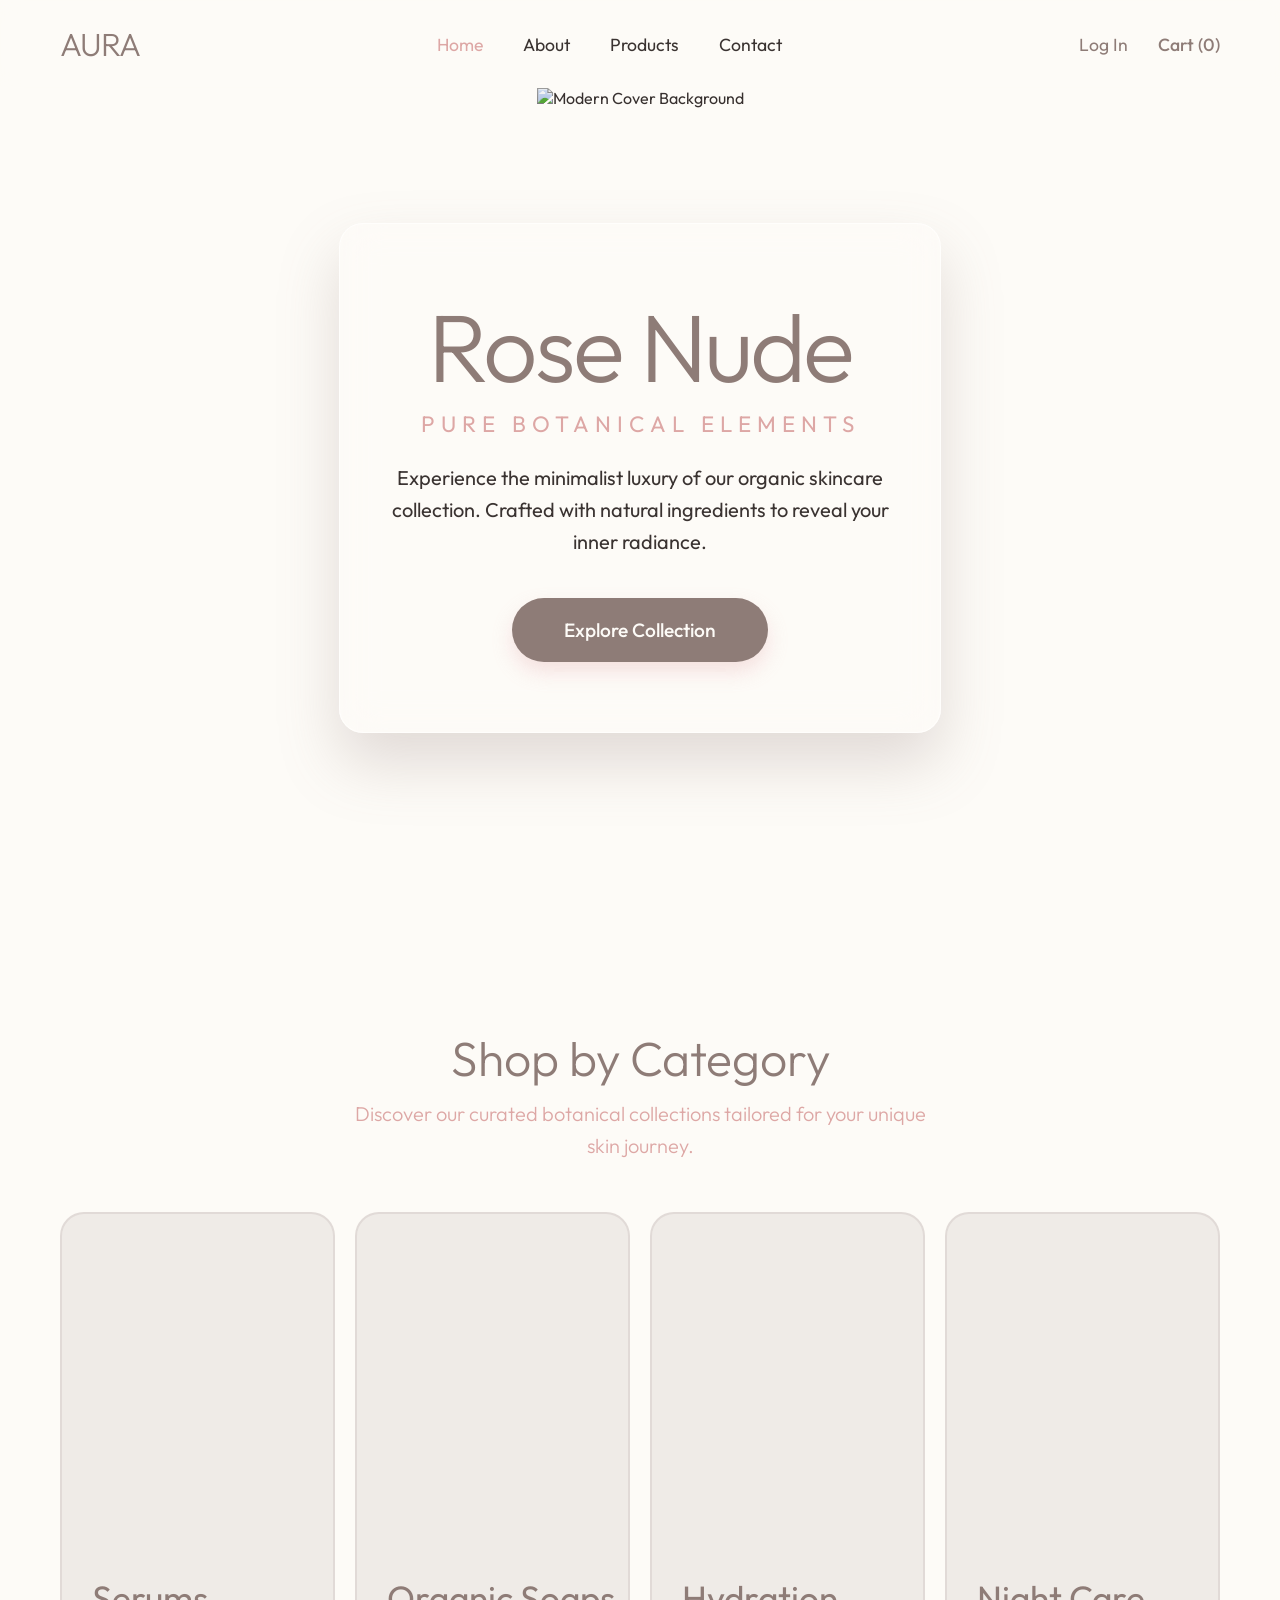
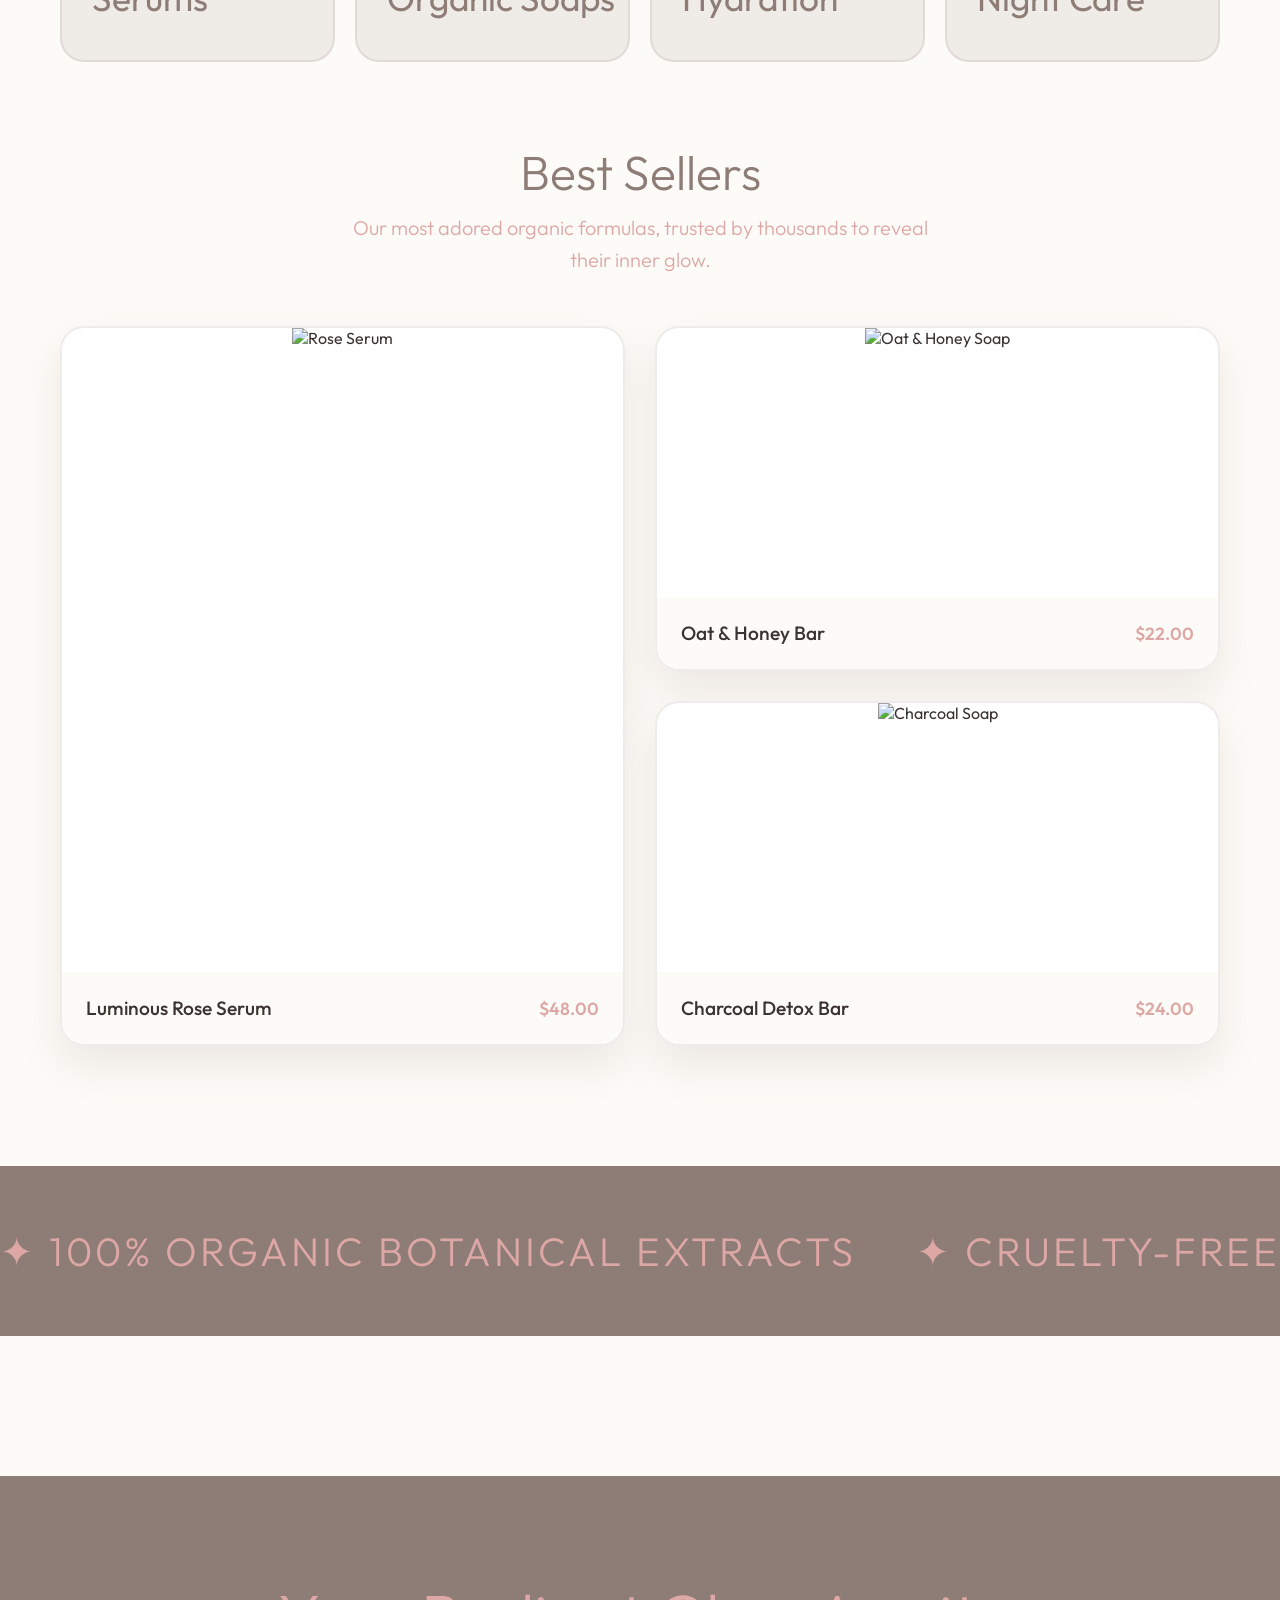
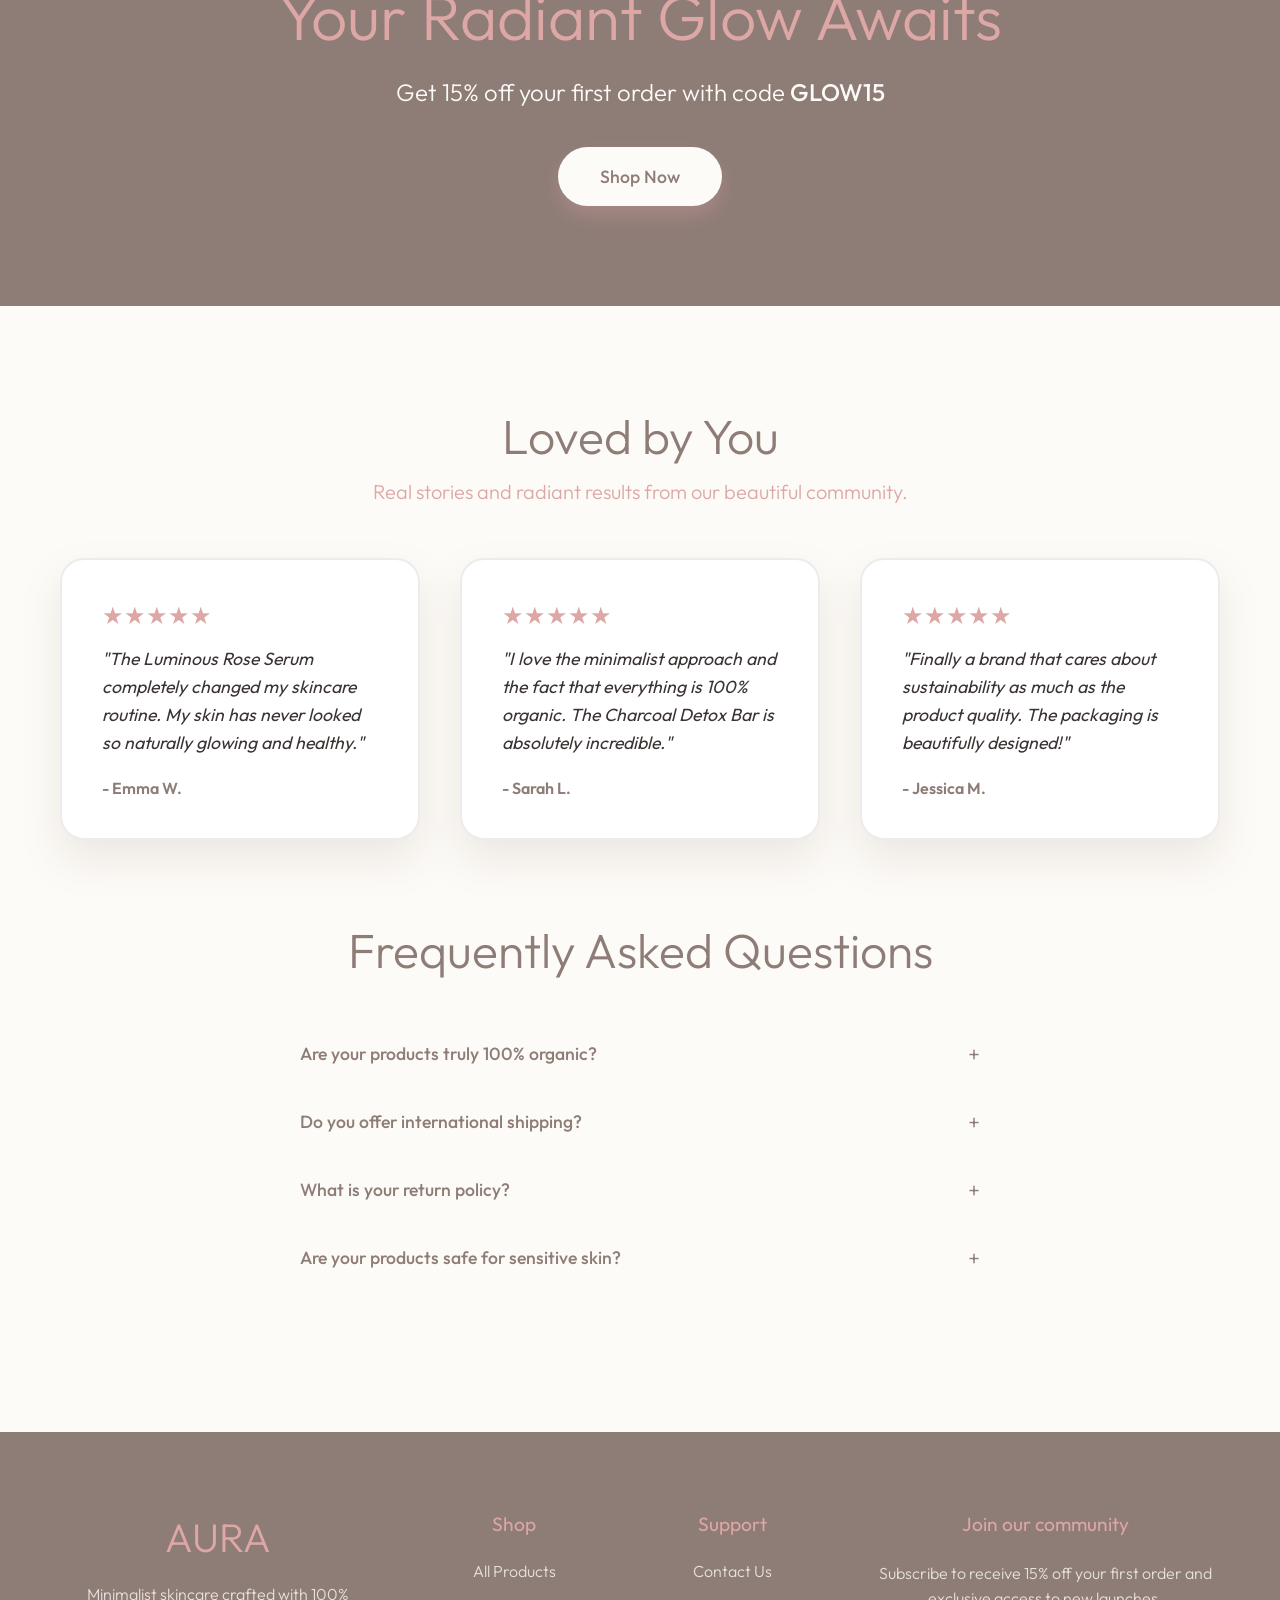
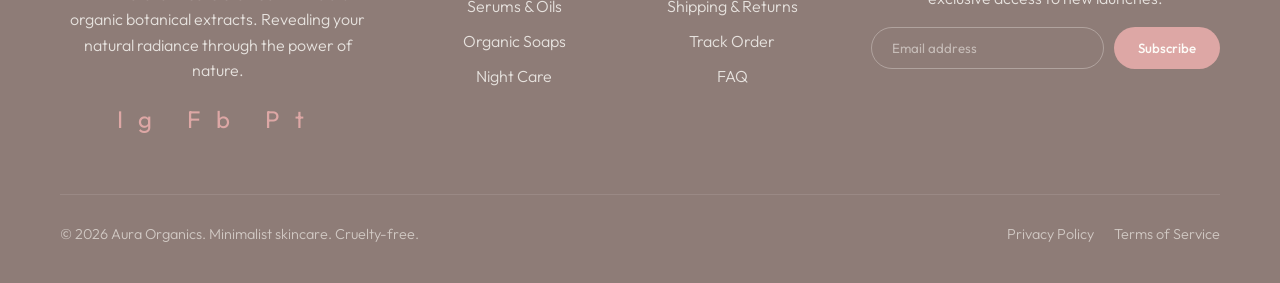
==== index.html @ cf4d131a "Add files via upload" ====
<!DOCTYPE html>
<html lang="en">
<head>
    <meta charset="UTF-8">
    <meta name="viewport" content="width=device-width, initial-scale=1.0">
    <title>Rose Nude | Premium Organic Skincare</title>
    <link rel="preconnect" href="https://fonts.googleapis.com">
    <link rel="preconnect" href="https://fonts.gstatic.com" crossorigin>
    <link href="https://fonts.googleapis.com/css2?family=Outfit:wght@300;400;500;600&display=swap" rel="stylesheet">
    <link rel="stylesheet" href="styles.css">
</head>
<body>
    <!-- 1. Header -->
    <nav class="navbar">
        <div class="nav-brand"><a href="index.html">AURA</a></div>
        <ul class="nav-links">
            <li><a href="index.html" style="color: var(--dusty-rose);">Home</a></li>
            <li><a href="about.html">About</a></li>
            <li><a href="products.html">Products</a></li>
            <li><a href="contact.html">Contact</a></li>
        </ul>
        <div style="display: flex; gap: 30px; align-items: center;">
            <a href="login.html" class="nav-cart" style="font-weight: 400;">Log In</a>
            <a href="checkout.html" class="nav-cart">Cart (0)</a>
        </div>
    </nav>

    <!-- 2. Hero Cover -->
    <section class="hero-cover" style="position: relative; height: calc(100vh - 80px); display: flex; align-items: center; justify-content: center; text-align: center; overflow: hidden; margin-bottom: 80px;">
        <div class="hero-bg" style="position: absolute; top: 0; left: 0; width: 100%; height: 100%; z-index: -1;">
            <img src="/home/kali/.gemini/antigravity/brain/55a701bc-0f12-4bab-aacf-cf463aa1cc7d/organic_cosmetic_bottles_1779094160746.png" style="width: 100%; height: 100%; object-fit: cover; object-position: center 30%; filter: brightness(0.95);" alt="Modern Cover Background">
        </div>
        
        <div class="hero-content glass-card" style="max-width: 800px; padding: 70px 50px; background: rgba(253, 251, 247, 0.65); backdrop-filter: blur(20px); -webkit-backdrop-filter: blur(20px); border-radius: var(--radius); border: 1px solid rgba(255, 255, 255, 0.6); box-shadow: var(--shadow-hover); margin: 0 20px; transform: translateY(-20px);">
            <h1 style="font-size: 6rem; font-weight: 300; color: var(--warm-taupe); margin-bottom: 10px; letter-spacing: -3px; line-height: 1.1;">Rose Nude</h1>
            <p class="subtitle" style="font-size: 1.4rem; font-weight: 400; color: var(--dusty-rose); margin-bottom: 24px; text-transform: uppercase; letter-spacing: 6px;">Pure Botanical Elements</p>
            <p class="description" style="font-size: 1.25rem; color: var(--text-dark); margin: 0 auto 40px; max-width: 500px; line-height: 1.6;">Experience the minimalist luxury of our organic skincare collection. Crafted with natural ingredients to reveal your inner radiance.</p>
            <a href="products.html" class="cta-button" style="background-color: var(--warm-taupe); color: var(--clean-white); font-size: 1.2rem; padding: 18px 50px;">Explore Collection</a>
        </div>
    </section>

    <!-- 3. Categories (Buttery Accordion) -->
    <section class="categories-section page-container">
        <h2 style="text-align: center; color: var(--warm-taupe); margin-bottom: 10px; font-weight: 300; font-size: 3rem;">Shop by Category</h2>
        <p class="section-subtext">Discover our curated botanical collections tailored for your unique skin journey.</p>
        <div class="category-accordion">
            <div class="acc-panel" onclick="location.href='products.html'">
                <h3>Serums</h3>
                <div class="acc-content"><p>Concentrated active ingredients to naturally illuminate and restore your skin.</p></div>
            </div>
            <div class="acc-panel" onclick="location.href='products.html'">
                <h3>Organic Soaps</h3>
                <div class="acc-content"><p>Handcrafted, cold-pressed soaps infused with pure botanicals and raw honey.</p></div>
            </div>
            <div class="acc-panel" onclick="location.href='products.html'">
                <h3>Hydration</h3>
                <div class="acc-content"><p>Deeply nourishing creams and face oils for a supple, dewy complexion.</p></div>
            </div>
            <div class="acc-panel" onclick="location.href='products.html'">
                <h3>Night Care</h3>
                <div class="acc-content"><p>Revitalizing overnight treatments that work while your skin rests.</p></div>
            </div>
        </div>
    </section>

    <!-- 4. Best Sellers (Bento Grid) -->
    <section class="best-sellers-section page-container">
        <h2 style="text-align: center; color: var(--warm-taupe); margin-bottom: 10px; font-weight: 300; font-size: 3rem;">Best Sellers</h2>
        <p class="section-subtext">Our most adored organic formulas, trusted by thousands to reveal their inner glow.</p>
        <div class="bento-grid home-bento">
            
            <!-- Card 1 -->
            <div class="bento-card card-large" onclick="this.classList.toggle('flipped')">
                <div class="card-inner">
                    <div class="card-front">
                        <div class="image-wrapper">
                            <img src="/home/kali/.gemini/antigravity/brain/55a701bc-0f12-4bab-aacf-cf463aa1cc7d/organic_cosmetic_bottles_1779094160746.png" alt="Rose Serum">
                        </div>
                        <div class="card-info">
                            <h3>Luminous Rose Serum</h3>
                            <span>$48.00</span>
                        </div>
                    </div>
                    <div class="card-back">
                        <h3>Organic Ingredients</h3>
                        <ul>
                            <li>Damask Rose Extract</li>
                            <li>Cold-pressed Rosehip Oil</li>
                            <li>Vegan Hyaluronic Acid</li>
                            <li>Vitamin E</li>
                        </ul>
                        <a href="product-single.html" class="add-to-cart">View Details</a>
                    </div>
                </div>
            </div>

            <!-- Card 2 -->
            <div class="bento-card card-small" onclick="this.classList.toggle('flipped')">
                <div class="card-inner">
                    <div class="card-front">
                        <div class="image-wrapper">
                            <img src="/home/kali/.gemini/antigravity/brain/55a701bc-0f12-4bab-aacf-cf463aa1cc7d/luxury_soap_bars_1779094179620.png" alt="Oat & Honey Soap">
                        </div>
                        <div class="card-info">
                            <h3>Oat & Honey Bar</h3>
                            <span>$22.00</span>
                        </div>
                    </div>
                    <div class="card-back">
                        <h3>Organic Ingredients</h3>
                        <ul>
                            <li>Colloidal Oatmeal</li>
                            <li>Raw Manuka Honey</li>
                            <li>Shea Butter</li>
                        </ul>
                        <a href="product-single.html" class="add-to-cart">View Details</a>
                    </div>
                </div>
            </div>

            <!-- Card 3 -->
            <div class="bento-card card-small" onclick="this.classList.toggle('flipped')">
                <div class="card-inner">
                    <div class="card-front">
                        <div class="image-wrapper">
                            <img src="/home/kali/.gemini/antigravity/brain/55a701bc-0f12-4bab-aacf-cf463aa1cc7d/luxury_soap_bars_1779094179620.png" alt="Charcoal Soap">
                        </div>
                        <div class="card-info">
                            <h3>Charcoal Detox Bar</h3>
                            <span>$24.00</span>
                        </div>
                    </div>
                    <div class="card-back">
                        <h3>Organic Ingredients</h3>
                        <ul>
                            <li>Activated Charcoal</li>
                            <li>Tea Tree Oil</li>
                            <li>Coconut Oil</li>
                        </ul>
                        <a href="product-single.html" class="add-to-cart">View Details</a>
                    </div>
                </div>
            </div>

        </div>
    </section>

    <!-- 5. Trust Badges Marquee -->
    <section class="trust-marquee-section">
        <div class="marquee-track">
            <span class="marquee-item">✦ 100% Organic Botanical Extracts &nbsp;&nbsp;&nbsp; ✦ Cruelty-Free & Vegan &nbsp;&nbsp;&nbsp; ✦ Dermatologist Tested &nbsp;&nbsp;&nbsp; ✦ Sustainable Packaging &nbsp;&nbsp;&nbsp; </span>
            <span class="marquee-item">✦ 100% Organic Botanical Extracts &nbsp;&nbsp;&nbsp; ✦ Cruelty-Free & Vegan &nbsp;&nbsp;&nbsp; ✦ Dermatologist Tested &nbsp;&nbsp;&nbsp; ✦ Sustainable Packaging &nbsp;&nbsp;&nbsp; </span>
        </div>
    </section>

    <!-- 6. Promo Banner -->
    <section class="promo-banner" style="background-color: var(--warm-taupe); color: var(--clean-white); padding: 100px 20px; text-align: center; margin: 60px 0;">
        <h2 style="font-size: 4rem; font-weight: 300; margin-bottom: 20px; color: var(--dusty-rose);">Your Radiant Glow Awaits</h2>
        <p style="font-size: 1.5rem; margin-bottom: 40px; font-weight: 300;">Get 15% off your first order with code <strong style="color: var(--clean-white); font-weight: 500;">GLOW15</strong></p>
        <a href="products.html" class="cta-button" style="background-color: var(--clean-white); color: var(--warm-taupe);">Shop Now</a>
    </section>

    <!-- 7. Reviews -->
    <section class="reviews-section page-container">
        <h2 style="text-align: center; color: var(--warm-taupe); margin-bottom: 10px; font-weight: 300; font-size: 3rem;">Loved by You</h2>
        <p class="section-subtext">Real stories and radiant results from our beautiful community.</p>
        <div class="reviews-grid" style="display: grid; grid-template-columns: repeat(3, 1fr); gap: 40px;">
            <div class="review-card">
                <div class="stars" style="color: var(--dusty-rose); margin-bottom: 15px; font-size: 1.5rem;">★★★★★</div>
                <p>"The Luminous Rose Serum completely changed my skincare routine. My skin has never looked so naturally glowing and healthy."</p>
                <span class="author">- Emma W.</span>
            </div>
            <div class="review-card">
                <div class="stars" style="color: var(--dusty-rose); margin-bottom: 15px; font-size: 1.5rem;">★★★★★</div>
                <p>"I love the minimalist approach and the fact that everything is 100% organic. The Charcoal Detox Bar is absolutely incredible."</p>
                <span class="author">- Sarah L.</span>
            </div>
            <div class="review-card">
                <div class="stars" style="color: var(--dusty-rose); margin-bottom: 15px; font-size: 1.5rem;">★★★★★</div>
                <p>"Finally a brand that cares about sustainability as much as the product quality. The packaging is beautifully designed!"</p>
                <span class="author">- Jessica M.</span>
            </div>
        </div>
    </section>

    <!-- 8. Footer -->
    <!-- Global FAQ -->
    <section class="global-faq-section page-container fade-up">
        <h2 class="page-title" style="margin-bottom: 40px; font-size: 3rem;">Frequently Asked Questions</h2>
        <div class="vertical-accordion">
            <div class="accordion-item">
                <button class="accordion-header" onclick="toggleAccordion(this)">
                    Are your products truly 100% organic? <span class="icon">+</span>
                </button>
                <div class="accordion-content">
                    <p>Yes. Every botanical extract, oil, and butter we use is certified organic, sourced from sustainable farms without the use of pesticides or synthetic fertilizers.</p>
                </div>
            </div>
            <div class="accordion-item">
                <button class="accordion-header" onclick="toggleAccordion(this)">
                    Do you offer international shipping? <span class="icon">+</span>
                </button>
                <div class="accordion-content">
                    <p>We currently ship to the US, Canada, UK, and select countries in the EU. International shipping rates are calculated at checkout.</p>
                </div>
            </div>
            <div class="accordion-item">
                <button class="accordion-header" onclick="toggleAccordion(this)">
                    What is your return policy? <span class="icon">+</span>
                </button>
                <div class="accordion-content">
                    <p>We offer a 30-day money-back guarantee. If you are not completely satisfied with your Aura Organics purchase, simply return the gently used product for a full refund.</p>
                </div>
            </div>
            <div class="accordion-item">
                <button class="accordion-header" onclick="toggleAccordion(this)">
                    Are your products safe for sensitive skin? <span class="icon">+</span>
                </button>
                <div class="accordion-content">
                    <p>Absolutely. Our minimalist approach means we formulate without harsh chemicals, synthetic fragrances, or common irritants, making our collection ideal for sensitive skin.</p>
                </div>
            </div>
        </div>
    </section>

    <!-- Global Footer -->
    <footer class="global-footer fade-up">
        <div class="footer-container">
            <div class="footer-col brand-col">
                <h2>AURA</h2>
                <p>Minimalist skincare crafted with 100% organic botanical extracts. Revealing your natural radiance through the power of nature.</p>
                <div style="font-size: 1.5rem; letter-spacing: 15px; margin-top: 20px;">
                    <a href="#" style="color: var(--dusty-rose); text-decoration: none;">Ig</a>
                    <a href="#" style="color: var(--dusty-rose); text-decoration: none;">Fb</a>
                    <a href="#" style="color: var(--dusty-rose); text-decoration: none;">Pt</a>
                </div>
            </div>
            <div class="footer-col">
                <h3>Shop</h3>
                <ul>
                    <li><a href="products.html">All Products</a></li>
                    <li><a href="products.html">Serums & Oils</a></li>
                    <li><a href="products.html">Organic Soaps</a></li>
                    <li><a href="products.html">Night Care</a></li>
                </ul>
            </div>
            <div class="footer-col">
                <h3>Support</h3>
                <ul>
                    <li><a href="contact.html">Contact Us</a></li>
                    <li><a href="#">Shipping & Returns</a></li>
                    <li><a href="#">Track Order</a></li>
                    <li><a href="#">FAQ</a></li>
                </ul>
            </div>
            <div class="footer-col newsletter-col">
                <h3>Join our community</h3>
                <p style="margin-bottom: 15px;">Subscribe to receive 15% off your first order and exclusive access to new launches.</p>
                <div class="newsletter-form">
                    <input type="email" placeholder="Email address">
                    <button type="button" onclick="alert('Subscribed successfully!')">Subscribe</button>
                </div>
            </div>
        </div>
        <div class="footer-bottom">
            <div>&copy; 2026 Aura Organics. Minimalist skincare. Cruelty-free.</div>
            <div style="display: flex; gap: 20px;">
                <a href="#" style="color: inherit; text-decoration: none;">Privacy Policy</a>
                <a href="#" style="color: inherit; text-decoration: none;">Terms of Service</a>
            </div>
        </div>
    </footer>

    <script src="script.js"></script>
</body>
</html>
---- styles.css ----
:root {
    --dusty-rose: #DDA7A5;
    --warm-taupe: #8E7C77;
    --clean-white: #FDFBF7;
    --text-dark: #3A3331;
    --shadow-soft: 0 20px 40px rgba(142, 124, 119, 0.15);
    --shadow-hover: 0 30px 60px rgba(142, 124, 119, 0.25);
    --radius: 24px;
    --border-soft: 2px solid rgba(142, 124, 119, 0.15);
    --transition-butter: all 0.6s cubic-bezier(0.16, 1, 0.3, 1);
}

/* Buttery Animations */
.fade-up {
    opacity: 0;
    transform: translateY(40px);
    transition: opacity 0.8s cubic-bezier(0.16, 1, 0.3, 1), transform 0.8s cubic-bezier(0.16, 1, 0.3, 1);
}
.fade-up.visible {
    opacity: 1;
    transform: translateY(0);
}

* {
    margin: 0;
    padding: 0;
    box-sizing: border-box;
}

body {
    font-family: 'Outfit', sans-serif;
    background-color: var(--clean-white);
    color: var(--text-dark);
    min-height: 100vh;
    display: flex;
    flex-direction: column;
    overflow-x: hidden;
}

/* Navbar */
.navbar {
    display: flex;
    justify-content: space-between;
    align-items: center;
    padding: 24px 60px;
    background-color: rgba(253, 251, 247, 0.9);
    backdrop-filter: blur(10px);
    position: sticky;
    top: 0;
    z-index: 100;
}

.nav-brand a {
    font-size: 2rem;
    font-weight: 300;
    color: var(--warm-taupe);
    text-decoration: none;
    letter-spacing: -1px;
}

.nav-links {
    display: flex;
    gap: 40px;
    list-style: none;
}

.nav-links a {
    text-decoration: none;
    color: var(--text-dark);
    font-weight: 400;
    font-size: 1.1rem;
    transition: color 0.3s ease;
}

.nav-links a:hover {
    color: var(--dusty-rose);
}

.nav-cart {
    font-weight: 500;
    color: var(--warm-taupe);
    text-decoration: none;
    font-size: 1.1rem;
}

/* Page Layouts */
.page-container {
    width: 100%;
    max-width: 1600px;
    margin: 0 auto;
    padding: 40px 60px;
    flex: 1;
}

.page-title {
    font-size: 4rem;
    font-weight: 300;
    color: var(--warm-taupe);
    margin-bottom: 40px;
    text-align: center;
}

.section-subtext {
    text-align: center;
    color: var(--dusty-rose);
    font-size: 1.25rem;
    font-weight: 300;
    margin-bottom: 50px;
    max-width: 600px;
    margin-left: auto;
    margin-right: auto;
    line-height: 1.6;
}

/* Split Layout for Home */
.split-layout {
    display: flex;
    width: 100%;
    max-width: 1600px;
    margin: 0 auto;
    padding: 40px 60px;
    gap: 60px;
    min-height: calc(100vh - 100px);
}

.hero-section {
    flex: 1;
    display: flex;
    flex-direction: column;
    justify-content: center;
}

.hero-content h1 {
    font-size: 5rem;
    font-weight: 300;
    color: var(--warm-taupe);
    margin-bottom: 10px;
    letter-spacing: -2px;
}

.subtitle {
    font-size: 1.5rem;
    font-weight: 400;
    color: var(--dusty-rose);
    margin-bottom: 30px;
    text-transform: uppercase;
    letter-spacing: 2px;
}

.description {
    font-size: 1.125rem;
    line-height: 1.6;
    color: var(--warm-taupe);
    margin-bottom: 40px;
    max-width: 400px;
}

.cta-button {
    padding: 16px 40px;
    font-size: 1.1rem;
    font-weight: 500;
    font-family: 'Outfit', sans-serif;
    background-color: var(--dusty-rose);
    color: var(--clean-white);
    border: 2px solid transparent;
    border-radius: 50px;
    cursor: pointer;
    transition: var(--transition-butter);
    box-shadow: 0 10px 20px rgba(221, 167, 165, 0.3);
    text-decoration: none;
    display: inline-block;
    text-align: center;
}

.cta-button:hover {
    background-color: var(--warm-taupe);
    border: 2px solid var(--clean-white);
    transform: translateY(-4px);
    box-shadow: 0 20px 40px rgba(142, 124, 119, 0.3);
}

/* Bento Grid */
.bento-section {
    flex: 1.2;
    display: flex;
    align-items: center;
}

.bento-grid {
    display: grid;
    grid-template-columns: repeat(auto-fit, minmax(300px, 1fr));
    grid-auto-rows: 400px;
    gap: 30px;
    width: 100%;
}

.home-bento {
    grid-template-columns: repeat(2, 1fr);
    grid-template-rows: repeat(2, 1fr);
    height: 80vh;
}

.card-large {
    grid-column: 1 / 2;
    grid-row: 1 / 3;
}

/* 3D Flip Card Styles */
.bento-card {
    background-color: transparent;
    border-radius: var(--radius);
    perspective: 1000px;
    cursor: pointer;
    height: 100%;
}

.card-inner {
    position: relative;
    width: 100%;
    height: 100%;
    text-align: center;
    transition: transform 0.8s cubic-bezier(0.4, 0.2, 0.2, 1), box-shadow var(--transition-butter);
    transform-style: preserve-3d;
    border-radius: var(--radius);
    box-shadow: var(--shadow-soft);
}

.bento-card:hover .card-inner {
    box-shadow: var(--shadow-hover);
}

.bento-card.flipped .card-inner {
    transform: rotateY(180deg);
}

.card-front, .card-back {
    position: absolute;
    width: 100%;
    height: 100%;
    -webkit-backface-visibility: hidden;
    backface-visibility: hidden;
    border-radius: var(--radius);
    border: var(--border-soft);
    overflow: hidden;
    background-color: white;
    transition: var(--transition-butter);
}

.bento-card:hover .card-front, .bento-card:hover .card-back {
    border-color: var(--dusty-rose);
}

.card-front {
    display: flex;
    flex-direction: column;
}

.image-wrapper {
    flex: 1;
    overflow: hidden;
}

.image-wrapper img {
    width: 100%;
    height: 100%;
    object-fit: cover;
    transition: transform 0.5s ease;
}

.bento-card:hover .image-wrapper img {
    transform: scale(1.05);
}

.card-info {
    padding: 24px;
    background: var(--clean-white);
    display: flex;
    justify-content: space-between;
    align-items: center;
}

.card-info h3 {
    font-size: 1.2rem;
    font-weight: 500;
    color: var(--text-dark);
}

.card-info span {
    font-size: 1.1rem;
    font-weight: 600;
    color: var(--dusty-rose);
}

.card-back {
    background-color: var(--warm-taupe);
    color: var(--clean-white);
    transform: rotateY(180deg);
    display: flex;
    flex-direction: column;
    justify-content: center;
    align-items: flex-start;
    padding: 40px;
}

.card-back h3 {
    font-size: 1.5rem;
    font-weight: 400;
    margin-bottom: 24px;
    color: var(--dusty-rose);
}

.card-back ul {
    list-style: none;
    margin-bottom: 30px;
    text-align: left;
}

.card-back ul li {
    font-size: 1.1rem;
    margin-bottom: 12px;
    padding-left: 20px;
    position: relative;
    font-weight: 300;
}

.card-back ul li::before {
    content: '•';
    color: var(--dusty-rose);
    position: absolute;
    left: 0;
}

.add-to-cart {
    padding: 12px 24px;
    background-color: var(--clean-white);
    color: var(--text-dark);
    border: none;
    border-radius: 50px;
    font-family: 'Outfit', sans-serif;
    font-size: 1rem;
    font-weight: 500;
    cursor: pointer;
    transition: all 0.3s ease;
    margin-top: auto;
    text-decoration: none;
    display: inline-block;
}

.add-to-cart:hover {
    background-color: var(--dusty-rose);
    color: var(--clean-white);
}

/* Single Product Layout */
.single-product-container {
    display: flex;
    gap: 60px;
    align-items: flex-start;
}

.product-image {
    flex: 1;
    border-radius: var(--radius);
    overflow: hidden;
    box-shadow: var(--shadow-soft);
}

.product-image img {
    width: 100%;
    height: auto;
    display: block;
}

.product-details {
    flex: 1;
}

.product-details h1 {
    font-size: 3rem;
    color: var(--warm-taupe);
    margin-bottom: 15px;
}

.product-price {
    font-size: 2rem;
    color: var(--dusty-rose);
    margin-bottom: 30px;
}

.product-description {
    font-size: 1.1rem;
    line-height: 1.6;
    margin-bottom: 40px;
}

.trust-ingredients {
    background-color: var(--warm-taupe);
    color: var(--clean-white);
    padding: 30px;
    border-radius: var(--radius);
    margin-bottom: 40px;
}

.trust-ingredients h3 {
    color: var(--dusty-rose);
    margin-bottom: 15px;
}

/* Forms & Checkout */
.form-container {
    max-width: 600px;
    margin: 0 auto;
    background: white;
    padding: 50px;
    border-radius: var(--radius);
    border: var(--border-soft);
    box-shadow: var(--shadow-soft);
}

.checkout-grid {
    display: grid;
    grid-template-columns: 1fr 1fr;
    gap: 40px;
}

.form-group {
    margin-bottom: 24px;
}

.form-group label {
    display: block;
    margin-bottom: 8px;
    font-weight: 500;
    color: var(--warm-taupe);
}

.form-input {
    width: 100%;
    padding: 16px 24px;
    border: 2px solid #EFEBE7;
    border-radius: var(--radius);
    font-family: 'Outfit', sans-serif;
    font-size: 1rem;
    transition: all 0.3s ease;
    background-color: var(--clean-white);
}

.form-input:focus {
    outline: none;
    border-color: var(--dusty-rose);
    box-shadow: 0 0 0 4px rgba(221, 167, 165, 0.1);
}

textarea.form-input {
    resize: vertical;
    min-height: 150px;
}

/* Footer */
footer {
    text-align: center;
    padding: 40px;
    color: var(--warm-taupe);
    margin-top: auto;
}

/* Responsive */
@media (max-width: 1024px) {
    .split-layout, .single-product-container, .checkout-grid {
        flex-direction: column;
        height: auto;
        padding: 20px;
    }
    .home-bento {
        height: 600px;
    }
    .checkout-grid {
        display: flex;
    }
}
@media (max-width: 768px) {
    .nav-links {
        display: none;
    }
    .home-bento {
        grid-template-columns: 1fr;
        grid-template-rows: auto;
        height: auto;
    }
    .card-large {
        grid-column: 1;
        grid-row: auto;
        height: 400px;
    }
}

/* Homepage Additions */
/* Categories Section: Buttery Flex Accordion */
.category-accordion {
    display: flex;
    gap: 20px;
    height: 450px;
}
.acc-panel {
    flex: 1;
    border-radius: var(--radius);
    background-color: #EFEBE7;
    border: var(--border-soft);
    padding: 40px 30px;
    cursor: pointer;
    transition: flex 0.8s cubic-bezier(0.16, 1, 0.3, 1), background-color 0.8s, border-color 0.8s, box-shadow 0.8s;
    display: flex;
    flex-direction: column;
    justify-content: flex-end;
    overflow: hidden;
    position: relative;
}
.acc-panel:hover {
    flex: 2.5;
    background-color: var(--dusty-rose);
    border-color: var(--dusty-rose);
    box-shadow: var(--shadow-hover);
}
.acc-panel h3 {
    font-size: 2.2rem;
    font-weight: 400;
    color: var(--warm-taupe);
    transition: transform 0.8s cubic-bezier(0.16, 1, 0.3, 1), color 0.8s;
    white-space: nowrap;
    transform-origin: left bottom;
}
.acc-panel:hover h3 {
    color: var(--clean-white);
    transform: translateY(-80px) scale(1.1);
}
.acc-content {
    opacity: 0;
    transform: translateY(30px);
    transition: opacity 0.6s ease, transform 0.8s cubic-bezier(0.16, 1, 0.3, 1);
    color: var(--clean-white);
    position: absolute;
    bottom: 40px;
    left: 30px;
    right: 30px;
    pointer-events: none;
}
.acc-content p {
    font-size: 1.1rem;
    line-height: 1.5;
    font-weight: 300;
}
.acc-panel:hover .acc-content {
    opacity: 1;
    transform: translateY(0);
    transition-delay: 0.15s;
}

/* Trust Badges Marquee */
.trust-marquee-section {
    overflow: hidden;
    background-color: var(--warm-taupe);
    color: var(--clean-white);
    padding: 60px 0;
    margin: 80px 0;
    display: flex;
    white-space: nowrap;
}
.marquee-track {
    display: inline-flex;
    animation: marqueeScroll 25s linear infinite;
}
.marquee-track:hover {
    animation-play-state: paused;
}
.marquee-item {
    font-size: 2.5rem;
    font-weight: 300;
    text-transform: uppercase;
    letter-spacing: 3px;
    color: var(--dusty-rose);
}
@keyframes marqueeScroll {
    0% { transform: translateX(0); }
    100% { transform: translateX(-50%); }
}

/* Reviews Section */
.review-card {
    background-color: white;
    padding: 40px;
    border-radius: var(--radius);
    border: var(--border-soft);
    box-shadow: var(--shadow-soft);
    display: flex;
    flex-direction: column;
    transition: var(--transition-butter);
}
.review-card:hover {
    transform: translateY(-8px);
    box-shadow: var(--shadow-hover);
    border-color: var(--dusty-rose);
}
.review-card p {
    font-size: 1.1rem;
    line-height: 1.6;
    color: var(--text-dark);
    margin-bottom: 20px;
    flex: 1;
    font-style: italic;
}
.review-card .author {
    font-weight: 600;
    color: var(--warm-taupe);
}

/* Single Product Layout Extensions */
.product-gallery {
    flex: 1;
    display: flex;
    flex-direction: column;
    gap: 20px;
}
.main-image {
    border-radius: var(--radius);
    overflow: hidden;
    box-shadow: var(--shadow-soft);
    border: var(--border-soft);
    height: 600px;
}
.main-image img {
    width: 100%;
    height: 100%;
    object-fit: cover;
    transition: var(--transition-butter);
}
.gallery-thumbnails {
    display: flex;
    gap: 15px;
}
.thumb {
    width: 100px;
    height: 100px;
    border-radius: 12px;
    object-fit: cover;
    cursor: pointer;
    border: 2px solid transparent;
    transition: var(--transition-butter);
    opacity: 0.6;
}
.thumb.active-thumb, .thumb:hover {
    border-color: var(--dusty-rose);
    opacity: 1;
}

.product-rating {
    color: var(--dusty-rose);
    font-size: 1.2rem;
    margin-bottom: 10px;
    letter-spacing: 2px;
}
.product-rating span {
    color: var(--text-dark);
    font-size: 0.9rem;
    letter-spacing: normal;
    margin-left: 8px;
    font-weight: 300;
}

.product-price {
    display: flex;
    align-items: baseline;
    gap: 15px;
    margin-bottom: 20px;
}
.product-price del {
    color: var(--warm-taupe);
    font-size: 1.4rem;
    opacity: 0.7;
}
.product-price .sale-price {
    color: var(--dusty-rose);
    font-size: 2.5rem;
    font-weight: 500;
}

.urgency-timer {
    background-color: #EFEBE7;
    border: var(--border-soft);
    border-radius: 12px;
    padding: 12px 20px;
    color: var(--warm-taupe);
    font-weight: 300;
    margin-bottom: 30px;
    display: inline-block;
}
.urgency-timer strong {
    font-family: monospace;
    font-size: 1.1rem;
    color: var(--dusty-rose);
    margin-left: 8px;
}

.variants-section {
    display: flex;
    gap: 40px;
    margin-bottom: 40px;
}
.variant-group label {
    display: block;
    font-size: 0.9rem;
    color: var(--warm-taupe);
    margin-bottom: 10px;
    text-transform: uppercase;
    letter-spacing: 1px;
}
.color-swatches {
    display: flex;
    gap: 12px;
}
.swatch {
    width: 32px;
    height: 32px;
    border-radius: 50%;
    cursor: pointer;
    border: 2px solid transparent;
    transition: var(--transition-butter);
}
.swatch.active, .swatch:hover {
    box-shadow: 0 0 0 4px rgba(221, 167, 165, 0.3);
    border-color: var(--clean-white);
}

.size-pills {
    display: flex;
    gap: 12px;
}
.size-pill {
    padding: 8px 20px;
    border-radius: 50px;
    border: var(--border-soft);
    cursor: pointer;
    font-weight: 300;
    transition: var(--transition-butter);
}
.size-pill.active, .size-pill:hover {
    background-color: var(--dusty-rose);
    color: var(--clean-white);
    border-color: var(--dusty-rose);
}

.product-actions {
    display: flex;
    gap: 20px;
    margin-bottom: 30px;
}
.primary-btn {
    flex: 2;
}
.secondary-btn {
    flex: 1;
    background-color: transparent;
    color: var(--dusty-rose);
    border: 2px solid var(--dusty-rose);
    box-shadow: none;
}
.secondary-btn:hover {
    background-color: rgba(221, 167, 165, 0.1);
    color: var(--dusty-rose);
    border-color: var(--dusty-rose);
    box-shadow: none;
}

.product-share {
    margin-bottom: 40px;
}
.product-share a {
    color: var(--warm-taupe);
    text-decoration: none;
    font-weight: 300;
    transition: color 0.3s;
}
.product-share a:hover {
    color: var(--dusty-rose);
}

/* Vertical Accordion (Used for FAQs & Product Details) */
.vertical-accordion {
    margin-top: 40px;
    border-top: 1px solid var(--border-soft);
}
.accordion-item {
    border-bottom: 1px solid var(--border-soft);
}
.accordion-header {
    width: 100%;
    text-align: left;
    background: none;
    border: none;
    padding: 20px 0;
    font-family: 'Outfit', sans-serif;
    font-size: 1.1rem;
    font-weight: 500;
    color: var(--warm-taupe);
    cursor: pointer;
    display: flex;
    justify-content: space-between;
    align-items: center;
    transition: color 0.3s;
}
.accordion-header:hover {
    color: var(--dusty-rose);
}
.accordion-header .icon {
    font-size: 1.4rem;
    font-weight: 300;
}
.accordion-content {
    max-height: 0;
    overflow: hidden;
    transition: max-height 0.5s cubic-bezier(0.16, 1, 0.3, 1), padding 0.5s ease;
    padding: 0;
}
.accordion-item.active .accordion-content {
    padding-bottom: 20px;
}
.accordion-item.active .accordion-header {
    color: var(--dusty-rose);
}
.accordion-content p, .accordion-content ul {
    font-size: 1rem;
    line-height: 1.6;
    color: var(--text-dark);
    font-weight: 300;
    margin: 0;
}
.accordion-content ul {
    padding-left: 20px;
}
.accordion-content li {
    margin-bottom: 8px;
}

/* Products Page Layout */
.products-layout {
    display: flex;
    gap: 60px;
    align-items: flex-start;
}
.products-sidebar {
    flex: 0 0 280px;
    position: sticky;
    top: 120px;
}
.search-container {
    margin-bottom: 40px;
}
.search-input {
    width: 100%;
    padding: 16px 24px;
    border: var(--border-soft);
    border-radius: 50px;
    font-family: 'Outfit', sans-serif;
    font-size: 1rem;
    background-color: var(--clean-white);
    transition: var(--transition-butter);
}
.search-input:focus {
    outline: none;
    border-color: var(--dusty-rose);
    box-shadow: 0 0 0 4px rgba(221, 167, 165, 0.1);
}
.filter-group {
    margin-bottom: 30px;
}
.filter-group h3 {
    font-size: 1.2rem;
    font-weight: 500;
    color: var(--warm-taupe);
    margin-bottom: 15px;
    border-bottom: 1px solid rgba(142, 124, 119, 0.15);
    padding-bottom: 10px;
}
.filter-label {
    display: flex;
    align-items: center;
    gap: 12px;
    margin-bottom: 12px;
    cursor: pointer;
    font-weight: 300;
    color: var(--text-dark);
    transition: color 0.3s;
}
.filter-label:hover {
    color: var(--dusty-rose);
}
.filter-checkbox {
    appearance: none;
    -webkit-appearance: none;
    width: 22px;
    height: 22px;
    border: var(--border-soft);
    border-radius: 6px;
    cursor: pointer;
    transition: var(--transition-butter);
    position: relative;
    background-color: var(--clean-white);
}
.filter-checkbox:checked {
    background-color: var(--dusty-rose);
    border-color: var(--dusty-rose);
}
.filter-checkbox:checked::after {
    content: '✓';
    position: absolute;
    color: white;
    font-size: 14px;
    top: 50%;
    left: 50%;
    transform: translate(-50%, -50%);
}
.products-main {
    flex: 1;
}

/* Global Footer */
.global-footer {
    background-color: var(--warm-taupe);
    color: var(--clean-white);
    padding: 80px 60px 40px;
    margin-top: auto;
}
.footer-container {
    max-width: 1600px;
    margin: 0 auto;
    display: grid;
    grid-template-columns: 2fr 1fr 1fr 1.5fr;
    gap: 60px;
    margin-bottom: 60px;
}
.footer-col h2 {
    font-size: 2.5rem;
    font-weight: 300;
    margin-bottom: 20px;
    color: var(--dusty-rose);
}
.footer-col h3 {
    font-size: 1.2rem;
    font-weight: 400;
    margin-bottom: 25px;
    color: var(--dusty-rose);
}
.footer-col p {
    font-weight: 300;
    line-height: 1.6;
    margin-bottom: 20px;
    color: rgba(253, 251, 247, 0.8);
}
.footer-col ul {
    list-style: none;
}
.footer-col ul li {
    margin-bottom: 15px;
}
.footer-col ul li a {
    color: rgba(253, 251, 247, 0.8);
    text-decoration: none;
    font-weight: 300;
    transition: color 0.3s;
}
.footer-col ul li a:hover {
    color: var(--clean-white);
}
.newsletter-form {
    display: flex;
    gap: 10px;
}
.newsletter-form input {
    flex: 1;
    padding: 12px 20px;
    border: 1px solid rgba(253, 251, 247, 0.3);
    background: transparent;
    color: white;
    border-radius: 50px;
    font-family: 'Outfit', sans-serif;
    outline: none;
}
.newsletter-form input::placeholder {
    color: rgba(253, 251, 247, 0.5);
}
.newsletter-form input:focus {
    border-color: var(--dusty-rose);
}
.newsletter-form button {
    padding: 12px 24px;
    background-color: var(--dusty-rose);
    color: var(--clean-white);
    border: none;
    border-radius: 50px;
    cursor: pointer;
    font-family: 'Outfit', sans-serif;
    font-weight: 500;
    transition: background-color 0.3s;
}
.newsletter-form button:hover {
    background-color: var(--clean-white);
    color: var(--dusty-rose);
}
.footer-bottom {
    max-width: 1600px;
    margin: 0 auto;
    border-top: 1px solid rgba(253, 251, 247, 0.1);
    padding-top: 30px;
    display: flex;
    justify-content: space-between;
    align-items: center;
    font-size: 0.9rem;
    font-weight: 300;
    color: rgba(253, 251, 247, 0.6);
}

/* Global FAQ */
.global-faq-section {
    max-width: 800px;
    margin: 0 auto 100px;
}

/* Additional Responsive Utilities for New Sections */
@media (max-width: 1024px) {
    .footer-container {
        grid-template-columns: 1fr 1fr;
    }
    .products-layout {
        flex-direction: column;
        gap: 40px;
    }
    .products-sidebar {
        flex: none;
        width: 100%;
        position: relative;
        top: 0;
    }
    .category-accordion {
        flex-direction: column;
        height: auto;
    }
    .acc-panel {
        min-height: 120px;
    }
    .acc-panel:hover h3 {
        transform: translateY(-40px) scale(1.05);
    }
    .reviews-grid { 
        grid-template-columns: 1fr !important; 
    }
}

/* ==========================================================================
   ADMIN BACK-OFFICE STYLES
   ========================================================================== */

.admin-body {
    background-color: #FDFBF7;
    margin: 0;
    font-family: 'Outfit', sans-serif;
    color: var(--text-dark);
}

.admin-layout {
    display: flex;
    min-height: 100vh;
}

/* Sidebar Navigation */
.admin-sidebar {
    width: 280px;
    background-color: var(--clean-white);
    border-right: 1px solid var(--border-soft);
    display: flex;
    flex-direction: column;
    padding: 30px 0;
    position: fixed;
    height: 100vh;
}

.admin-brand {
    font-size: 2rem;
    font-weight: 300;
    letter-spacing: 2px;
    padding: 0 30px;
    margin-bottom: 50px;
    color: var(--text-dark);
    text-decoration: none;
}
.admin-brand span {
    color: var(--dusty-rose);
}

.admin-nav {
    list-style: none;
    padding: 0;
    margin: 0;
    flex: 1;
}

.admin-nav li a {
    display: flex;
    align-items: center;
    padding: 15px 30px;
    text-decoration: none;
    color: var(--text-dark);
    font-weight: 400;
    transition: all 0.3s ease;
}

.admin-nav li a:hover, .admin-nav li a.active {
    background-color: rgba(212, 163, 142, 0.1);
    color: var(--dusty-rose);
    border-right: 4px solid var(--dusty-rose);
}

/* Main Content Area */
.admin-main {
    flex: 1;
    margin-left: 280px;
    padding: 40px 50px;
}

.admin-header {
    display: flex;
    justify-content: space-between;
    align-items: center;
    margin-bottom: 40px;
}

.admin-title {
    font-size: 2.5rem;
    font-weight: 300;
    color: var(--text-dark);
}

/* Metric Cards */
.admin-metrics {
    display: grid;
    grid-template-columns: repeat(3, 1fr);
    gap: 30px;
    margin-bottom: 50px;
}

.metric-card {
    background-color: var(--clean-white);
    padding: 30px;
    border-radius: var(--radius);
    border: 1px solid var(--border-soft);
    box-shadow: var(--shadow-soft);
}

.metric-title {
    font-size: 1rem;
    color: var(--warm-taupe);
    margin-bottom: 15px;
    font-weight: 400;
}

.metric-value {
    font-size: 2.5rem;
    font-weight: 500;
    color: var(--text-dark);
}

/* Storage Progress Bar */
.storage-monitor {
    background-color: var(--clean-white);
    padding: 30px;
    border-radius: var(--radius);
    border: 1px solid var(--border-soft);
    margin-bottom: 50px;
}

.storage-header {
    display: flex;
    justify-content: space-between;
    margin-bottom: 15px;
}

.progress-track {
    width: 100%;
    height: 12px;
    background-color: #EFEBE7;
    border-radius: 50px;
    overflow: hidden;
}

.progress-fill {
    height: 100%;
    background-color: var(--dusty-rose);
    border-radius: 50px;
    transition: width 1s ease-in-out;
}

/* Data Tables */
.admin-table-container {
    background-color: var(--clean-white);
    border-radius: var(--radius);
    border: 1px solid var(--border-soft);
    overflow: hidden;
    box-shadow: var(--shadow-soft);
}

.admin-table {
    width: 100%;
    border-collapse: collapse;
}

.admin-table th, .admin-table td {
    padding: 20px 30px;
    text-align: left;
    border-bottom: 1px solid var(--border-soft);
}

.admin-table th {
    font-weight: 500;
    color: var(--warm-taupe);
    background-color: #FDFBF7;
}

.admin-table tbody tr:hover {
    background-color: #FDFBF7;
}

.status-badge {
    padding: 6px 12px;
    border-radius: 50px;
    font-size: 0.85rem;
    font-weight: 500;
    display: inline-block;
}
.status-pending { background-color: #FFF3CD; color: #856404; }
.status-shipped { background-color: #D1ECF1; color: #0C5460; }
.status-completed { background-color: #D4EDDA; color: #155724; }

.action-btn {
    padding: 8px 16px;
    border: 1px solid var(--border-soft);
    border-radius: 50px;
    background: var(--clean-white);
    cursor: pointer;
    font-family: 'Outfit';
    transition: all 0.2s;
    font-size: 0.9rem;
    text-decoration: none;
    color: var(--text-dark);
}
.action-btn:hover {
    border-color: var(--dusty-rose);
    color: var(--dusty-rose);
}

.ai-btn {
    background: linear-gradient(135deg, var(--dusty-rose), #B57F6D);
    color: white;
    border: none;
}
.ai-btn:hover {
    box-shadow: 0 4px 15px rgba(212, 163, 142, 0.4);
    transform: translateY(-1px);
    color: white;
}
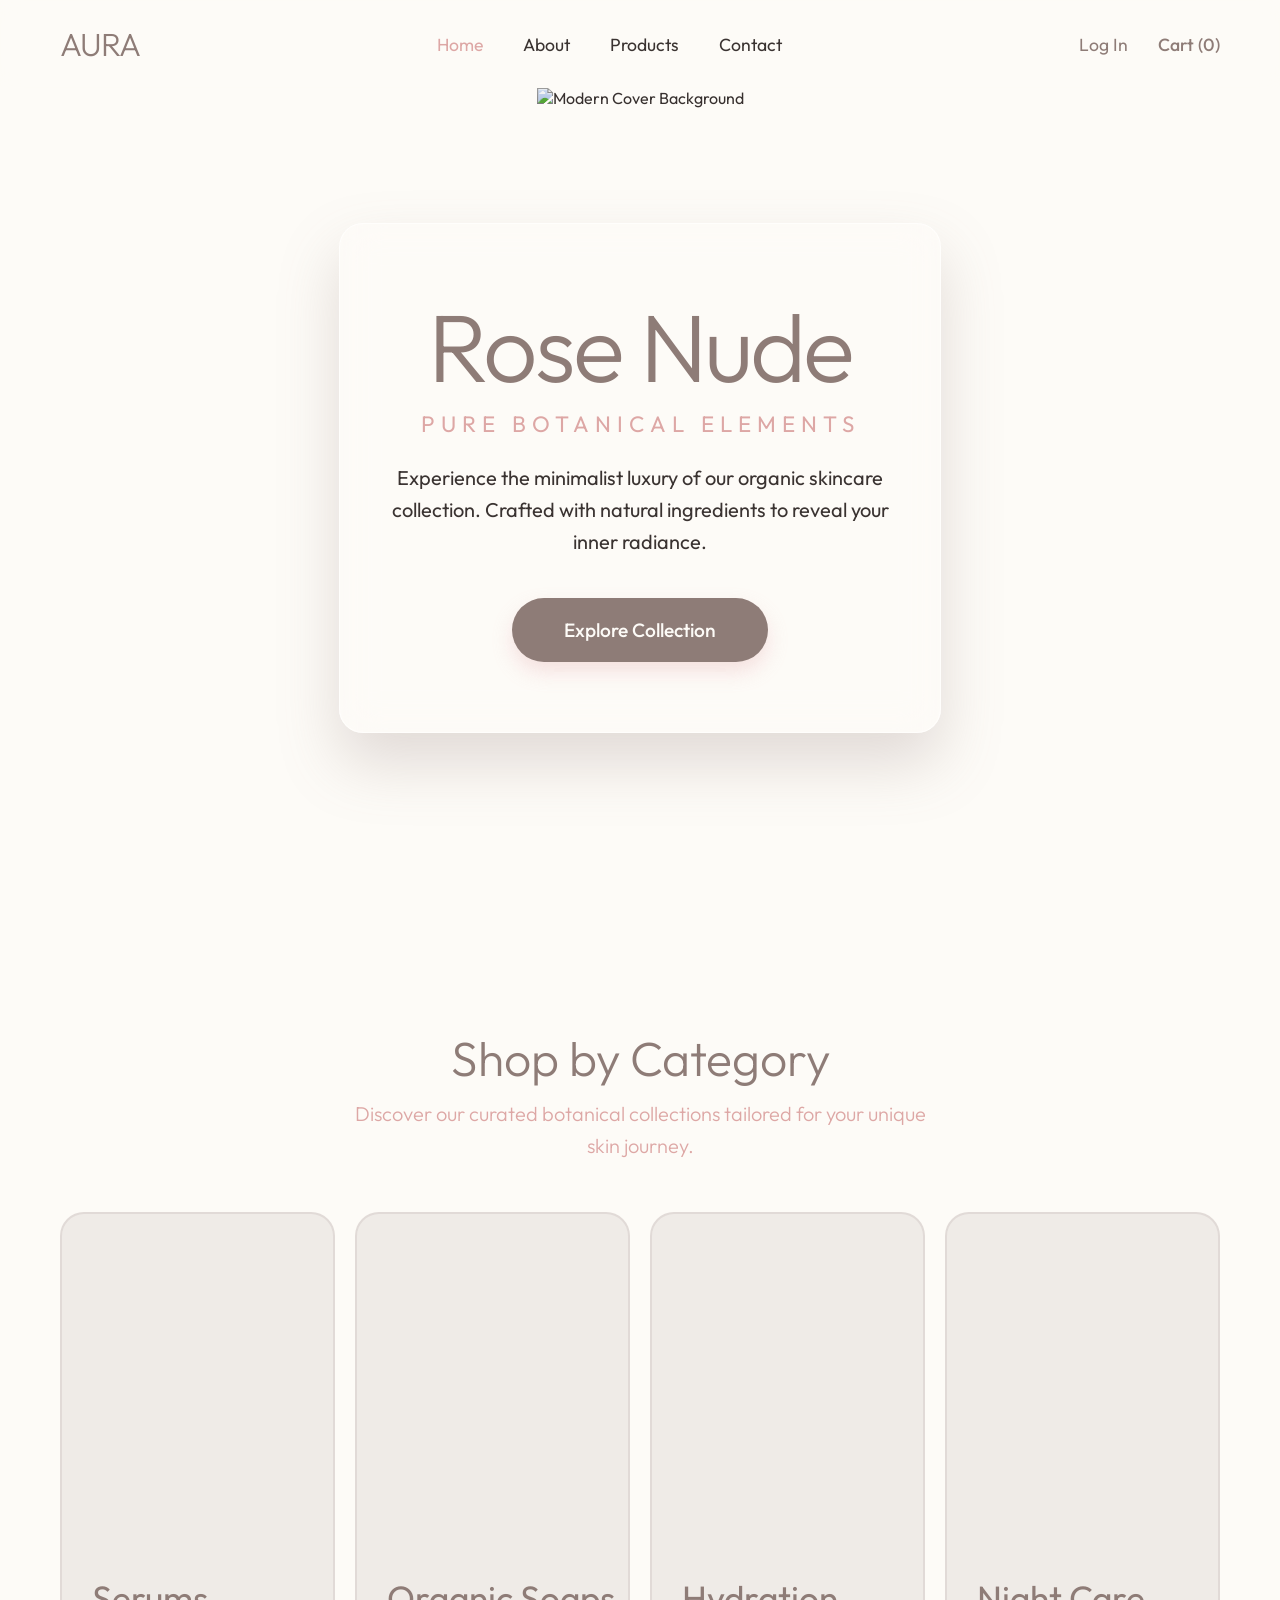
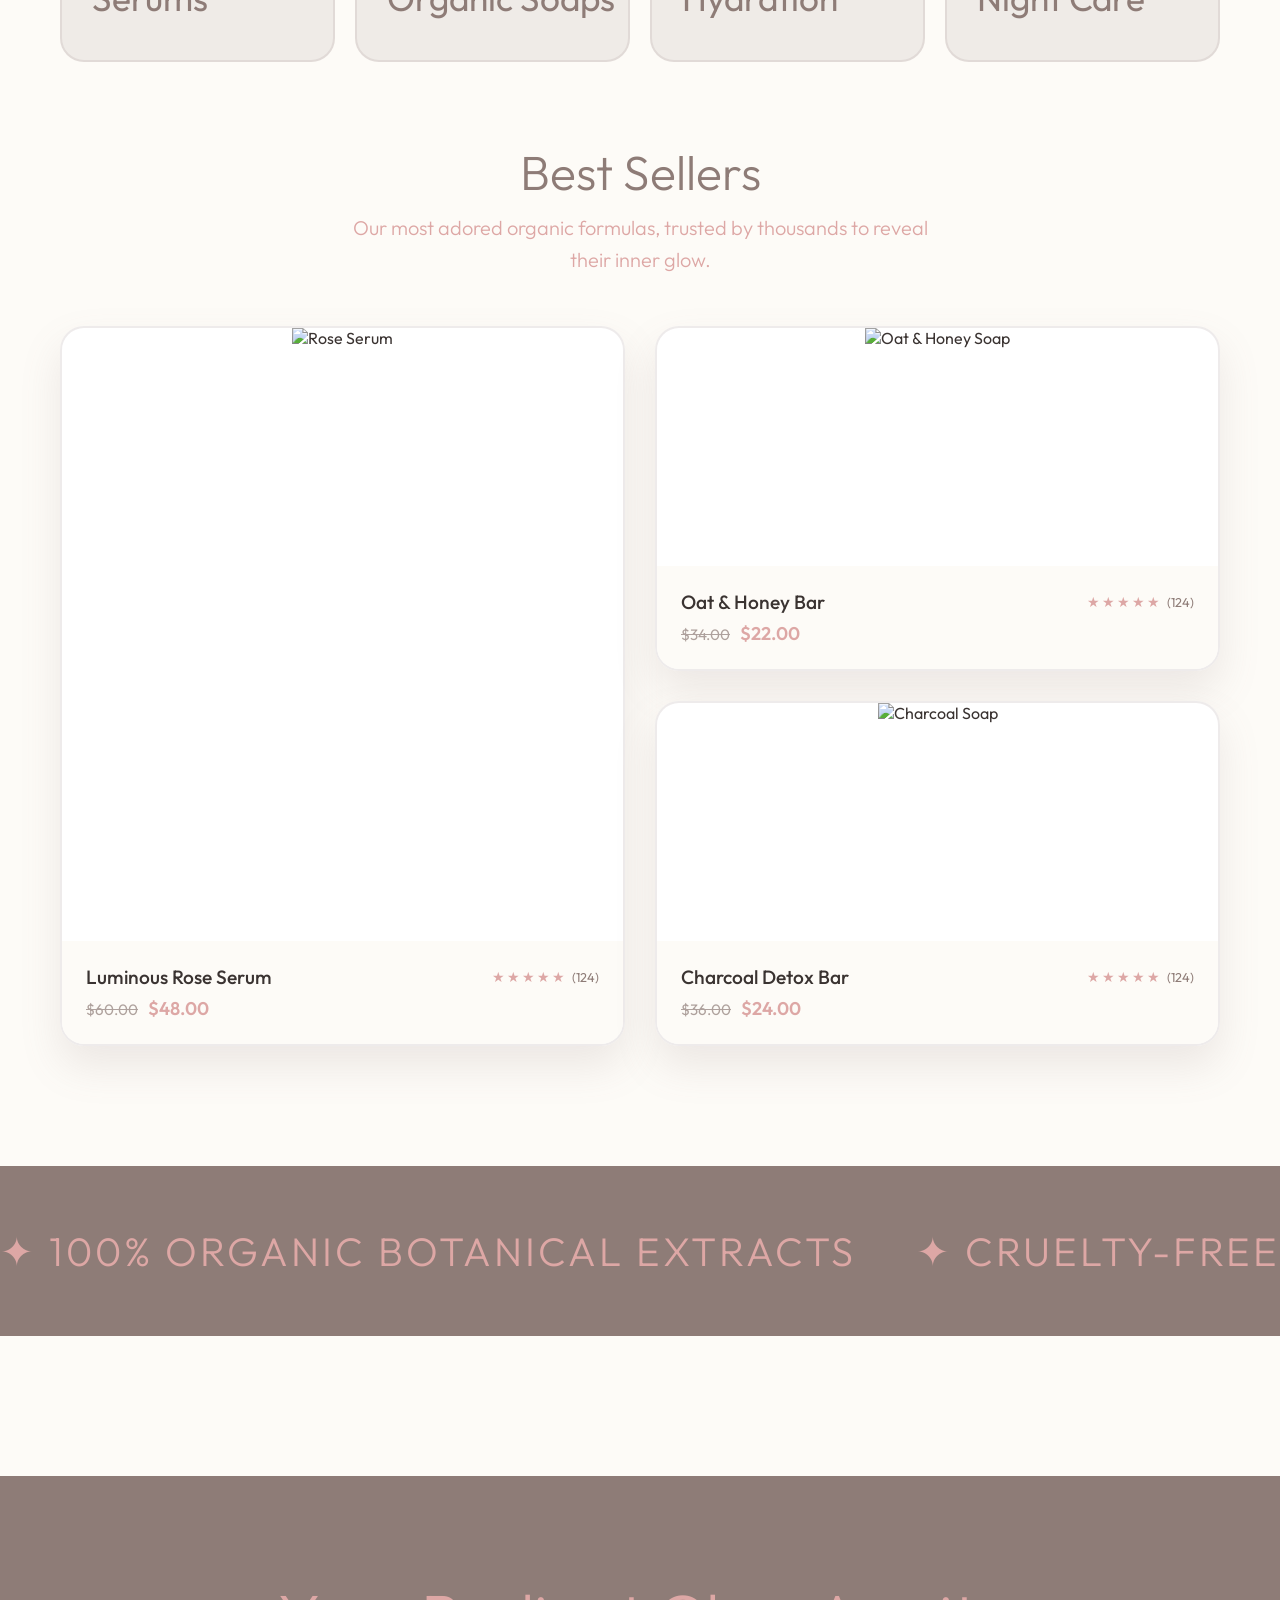
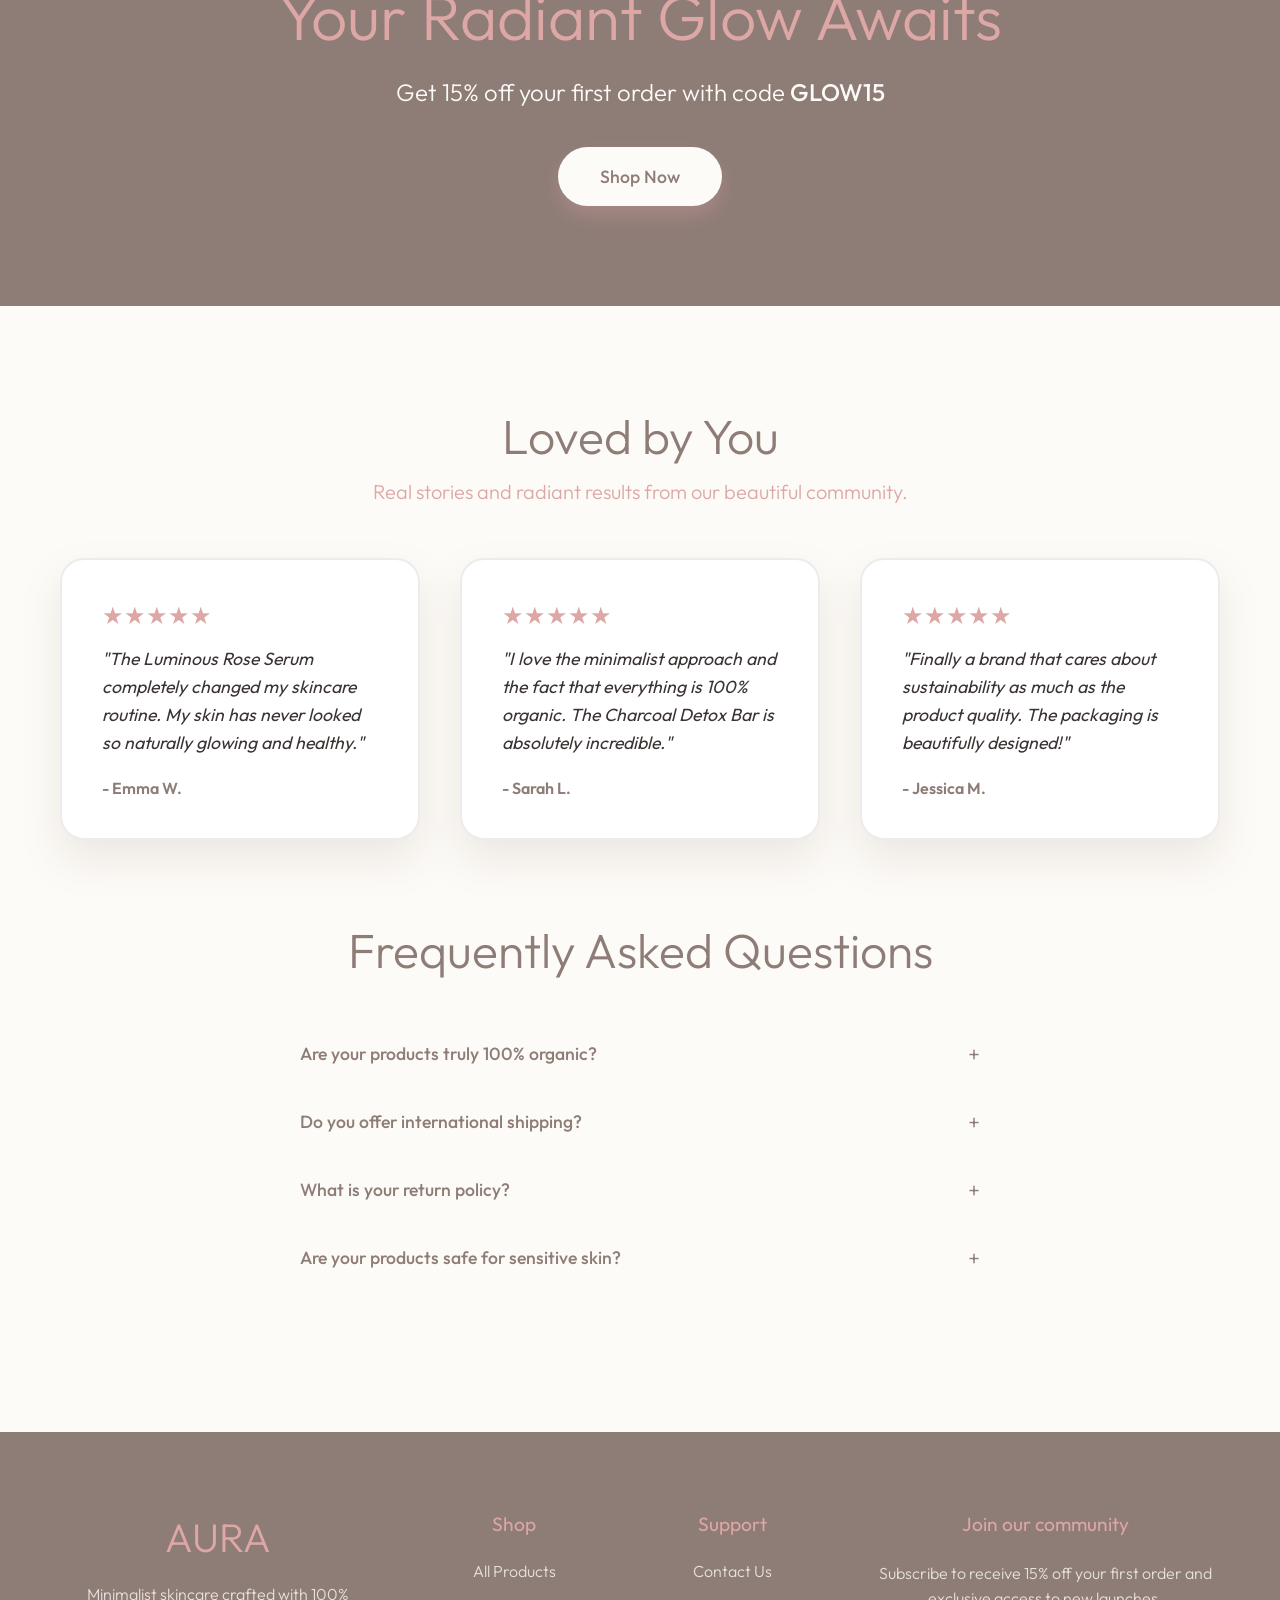
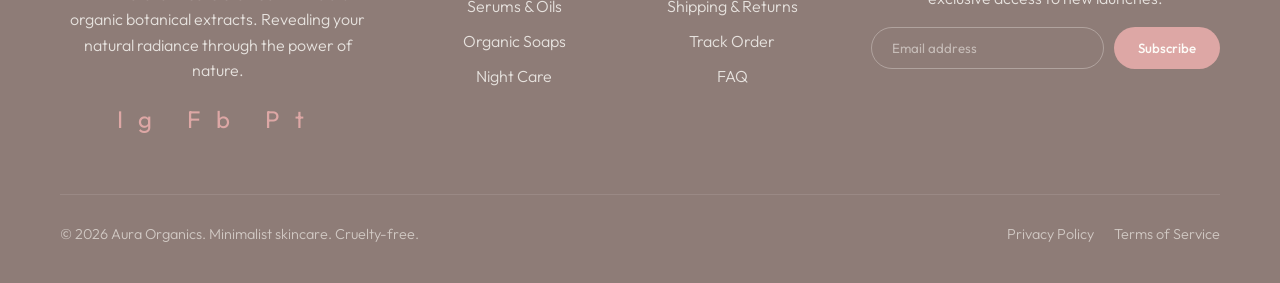
==== commit a1a4e22c: "Add files via upload" ====
--- a/index.html
+++ b/index.html
@@ -28,7 +28,7 @@
     <!-- 2. Hero Cover -->
     <section class="hero-cover" style="position: relative; height: calc(100vh - 80px); display: flex; align-items: center; justify-content: center; text-align: center; overflow: hidden; margin-bottom: 80px;">
         <div class="hero-bg" style="position: absolute; top: 0; left: 0; width: 100%; height: 100%; z-index: -1;">
-            <img src="/home/kali/.gemini/antigravity/brain/55a701bc-0f12-4bab-aacf-cf463aa1cc7d/organic_cosmetic_bottles_1779094160746.png" style="width: 100%; height: 100%; object-fit: cover; object-position: center 30%; filter: brightness(0.95);" alt="Modern Cover Background">
+            <img src="images/organic_cosmetic_bottles_1779094160746.png" style="width: 100%; height: 100%; object-fit: cover; object-position: center 30%; filter: brightness(0.95);" alt="Modern Cover Background">
         </div>
         
         <div class="hero-content glass-card" style="max-width: 800px; padding: 70px 50px; background: rgba(253, 251, 247, 0.65); backdrop-filter: blur(20px); -webkit-backdrop-filter: blur(20px); border-radius: var(--radius); border: 1px solid rgba(255, 255, 255, 0.6); box-shadow: var(--shadow-hover); margin: 0 20px; transform: translateY(-20px);">
@@ -74,11 +74,17 @@
                 <div class="card-inner">
                     <div class="card-front">
                         <div class="image-wrapper">
-                            <img src="/home/kali/.gemini/antigravity/brain/55a701bc-0f12-4bab-aacf-cf463aa1cc7d/organic_cosmetic_bottles_1779094160746.png" alt="Rose Serum">
+                            <img src="images/organic_cosmetic_bottles_1779094160746.png" alt="Rose Serum">
                         </div>
                         <div class="card-info">
-                            <h3>Luminous Rose Serum</h3>
-                            <span>$48.00</span>
+                            <div class="card-info-header">
+                                <h3>Luminous Rose Serum</h3>
+                                <div class="card-stars">★★★★★ <span>(124)</span></div>
+                            </div>
+                            <div class="card-price-group">
+                                <del>$60.00</del>
+                                <span class="sale-price">$48.00</span>
+                            </div>
                         </div>
                     </div>
                     <div class="card-back">
@@ -99,11 +105,17 @@
                 <div class="card-inner">
                     <div class="card-front">
                         <div class="image-wrapper">
-                            <img src="/home/kali/.gemini/antigravity/brain/55a701bc-0f12-4bab-aacf-cf463aa1cc7d/luxury_soap_bars_1779094179620.png" alt="Oat & Honey Soap">
+                            <img src="images/luxury_soap_bars_1779094179620.png" alt="Oat & Honey Soap">
                         </div>
                         <div class="card-info">
-                            <h3>Oat & Honey Bar</h3>
-                            <span>$22.00</span>
+                            <div class="card-info-header">
+                                <h3>Oat & Honey Bar</h3>
+                                <div class="card-stars">★★★★★ <span>(124)</span></div>
+                            </div>
+                            <div class="card-price-group">
+                                <del>$34.00</del>
+                                <span class="sale-price">$22.00</span>
+                            </div>
                         </div>
                     </div>
                     <div class="card-back">
@@ -123,11 +135,17 @@
                 <div class="card-inner">
                     <div class="card-front">
                         <div class="image-wrapper">
-                            <img src="/home/kali/.gemini/antigravity/brain/55a701bc-0f12-4bab-aacf-cf463aa1cc7d/luxury_soap_bars_1779094179620.png" alt="Charcoal Soap">
+                            <img src="images/luxury_soap_bars_1779094179620.png" alt="Charcoal Soap">
                         </div>
                         <div class="card-info">
-                            <h3>Charcoal Detox Bar</h3>
-                            <span>$24.00</span>
+                            <div class="card-info-header">
+                                <h3>Charcoal Detox Bar</h3>
+                                <div class="card-stars">★★★★★ <span>(124)</span></div>
+                            </div>
+                            <div class="card-price-group">
+                                <del>$36.00</del>
+                                <span class="sale-price">$24.00</span>
+                            </div>
                         </div>
                     </div>
                     <div class="card-back">
--- a/styles.css
+++ b/styles.css
@@ -275,18 +275,45 @@
     padding: 24px;
     background: var(--clean-white);
     display: flex;
+    flex-direction: column;
+    align-items: flex-start;
+    gap: 8px;
+    text-align: left;
+}
+.card-info-header {
+    display: flex;
     justify-content: space-between;
+    width: 100%;
     align-items: center;
 }
-
 .card-info h3 {
     font-size: 1.2rem;
     font-weight: 500;
     color: var(--text-dark);
-}
-
-.card-info span {
-    font-size: 1.1rem;
+    margin: 0;
+}
+.card-stars {
+    color: var(--dusty-rose);
+    font-size: 0.9rem;
+    letter-spacing: 2px;
+}
+.card-stars span {
+    color: var(--warm-taupe);
+    font-size: 0.8rem;
+    letter-spacing: normal;
+}
+.card-price-group {
+    display: flex;
+    gap: 10px;
+    align-items: baseline;
+}
+.card-price-group del {
+    color: var(--warm-taupe);
+    font-size: 0.95rem;
+    opacity: 0.7;
+}
+.card-price-group .sale-price {
+    font-size: 1.15rem;
     font-weight: 600;
     color: var(--dusty-rose);
 }
